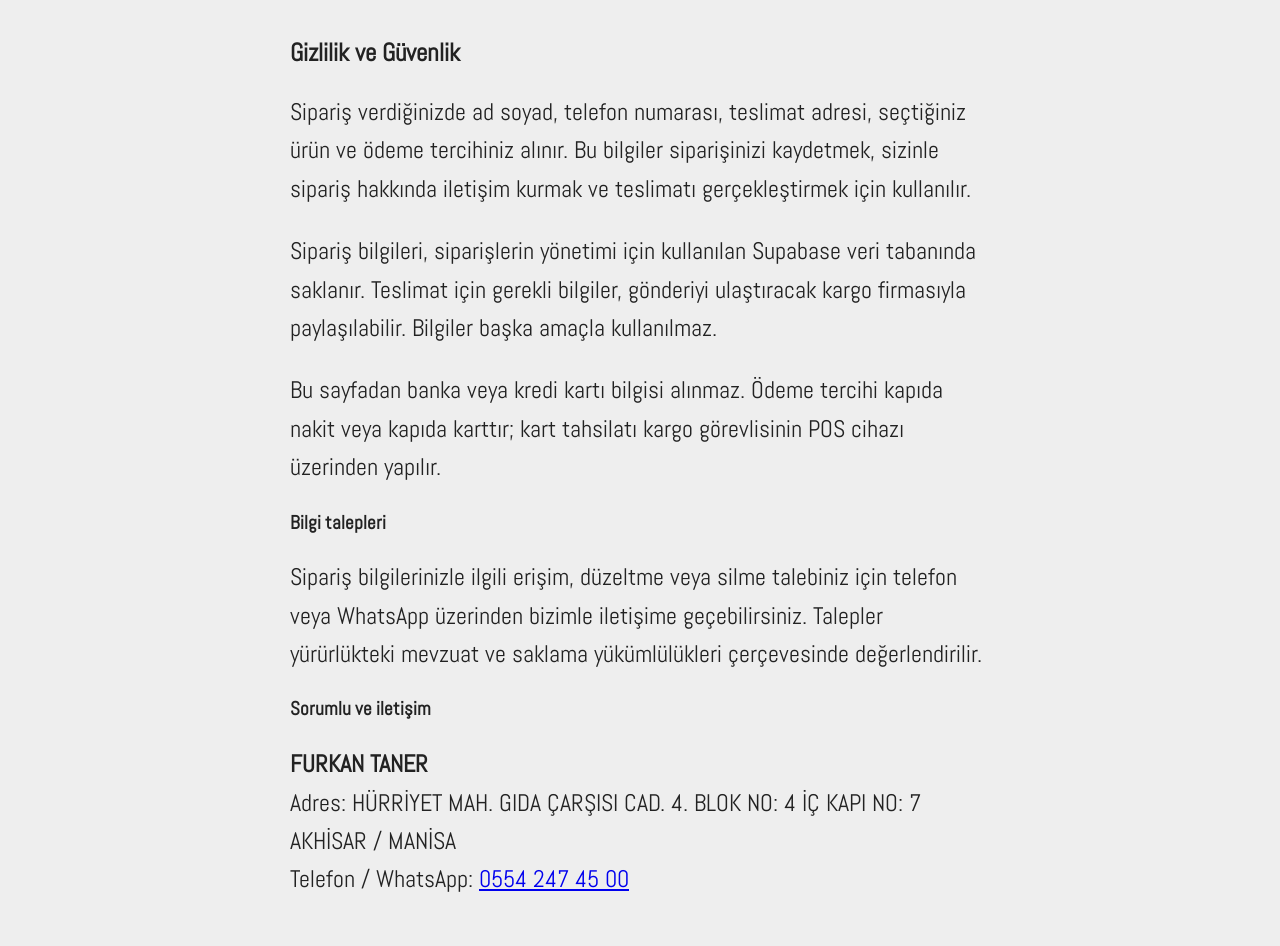
==== privacy-and-security.html @ 958a8e1b "Build olive order site from Incir structure" ====
<!doctype html>
<html lang="tr">
<head>
<meta charset="utf-8">
<meta name="viewport" content="width=device-width,initial-scale=1">
<title>Gizlilik ve Güvenlik</title>
<link href="file/css/style.css" rel="stylesheet">
<style>body{margin:0;background:#fff;color:#222;font:16px/1.6 Arial,sans-serif}.privacy{max-width:700px;margin:0 auto;padding:22px 18px}h1,h2{line-height:1.25}h1{font-size:25px}h2{font-size:19px;margin-top:24px}</style>
</head>
<body><main class="privacy">
<h1>Gizlilik ve Güvenlik</h1>
<p>Sipariş verdiğinizde ad soyad, telefon numarası, teslimat adresi, seçtiğiniz ürün ve ödeme tercihiniz alınır. Bu bilgiler siparişinizi kaydetmek, sizinle sipariş hakkında iletişim kurmak ve teslimatı gerçekleştirmek için kullanılır.</p>
<p>Sipariş bilgileri, siparişlerin yönetimi için kullanılan Supabase veri tabanında saklanır. Teslimat için gerekli bilgiler, gönderiyi ulaştıracak kargo firmasıyla paylaşılabilir. Bilgiler başka amaçla kullanılmaz.</p>
<p>Bu sayfadan banka veya kredi kartı bilgisi alınmaz. Ödeme tercihi kapıda nakit veya kapıda karttır; kart tahsilatı kargo görevlisinin POS cihazı üzerinden yapılır.</p>
<h2>Bilgi talepleri</h2>
<p>Sipariş bilgilerinizle ilgili erişim, düzeltme veya silme talebiniz için telefon veya WhatsApp üzerinden bizimle iletişime geçebilirsiniz. Talepler yürürlükteki mevzuat ve saklama yükümlülükleri çerçevesinde değerlendirilir.</p>
<h2>Sorumlu ve iletişim</h2>
<p><strong>FURKAN TANER</strong><br>Adres: HÜRRİYET MAH. GIDA ÇARŞISI CAD. 4. BLOK NO: 4 İÇ KAPI NO: 7 AKHİSAR / MANİSA<br>Telefon / WhatsApp: <a href="tel:+905542474500">0554 247 45 00</a></p>
</main></body></html>
---- file/css/style.css ----
@-webkit-viewport {width: device-width;}
@-moz-viewport {width: device-width;}
@-ms-viewport {width: device-width;}
@-o-viewport {width: device-width;}
@viewport {width: device-width;}


@font-face {font-family: 'Abel';src: url('../fonts/Abel.otf');}
@font-face {font-family: 'Roboto';src: url('../fonts/Roboto-Regular.ttf');}
@font-face {font-family: 'Dosis';src: url('../fonts/Dosis-Bold.ttf');}
@font-face {font-family: 'Dosis-Regular';src: url('../fonts/Dosis-Regular.ttf');}
@font-face {font-family: 'GilroyB';src: url('../fonts/Gilroy-Heavy.ttf');}
@font-face {font-family: 'GilroyL';src: url('../fonts/Gilroy-Light.ttf');}
@font-face {font-family: 'GilroyM';src: url('../fonts/Gilroy-Medium.ttf');}

body {color: #000; font-family: 'Abel', serif !important ;margin: auto !important;overflow-x: hidden !important;background:#eee !important; font-size:24px !important}


.clr {clear:both;}
.center {text-align:center;}
.und {text-decoration:underline;}

.kmz {color:#f30202 !important;}
.kmz1 {color:#f30202; text-decoration:none !important;}
.kkmz {color:#931c1c !important;}
.mvi {color:#195299 !important;}
.syh {color:#282828 !important;}
.ssyh {color:#000 !important;}
.sri {color:#fff000 !important;}
.gri {color:#e8e8e8 !important;}



.spc-t10 {margin-top: 10px;}
.spc-t20 {margin-top: 20px;}
.spc-t30 {margin-top: 30px;}
.spc-t40 {margin-top: 40px;}
.spc-t50 {margin-top: 50px;}

.spc-b20 {margin-bottom: 20px;}
.spc-b30 {margin-bottom: 30px;}
.spc-b40 {margin-bottom: 40px;}
.spc-b50 {margin-bottom: 50px;}

.pad5 {padding:0 5px;}

.content {width:100%; background:#FFF; }
.content-sol {background-color: #fff;float: left; width: 100%; padding:16px 0;}	

.header {background:#FFF; width:100%; text-align:center;}

.baslik {font-family:'GilroyB', serif; font-size:36px; color:#F00; text-align:center}
.baslik a{color:#F00;}
.baslik a:hover{color:#C09;}

.baslikm {font-family:'GilroyB', serif; font-size:40px; color:#F00; text-align:center}
.baslikm a{color:#F00;}
.baslikm a:hover{color:#C09;}


.baslik_1 {font-family:'GilroyM', serif; font-size:46px; color:#000; text-align: center}
.baslik_a {background: #f00;color: #fff;padding:5px; font-family:'Roboto', serif; font-size:36px; text-align:center}

.baslik2 {font-family:'GilroyB', serif; font-size:50px; color:#000;}
.baslik2 a{color:#000;}
.baslik2 a:hover{color:#F00;}

.baslik_3 {font-family:'GilroyB', serif; font-size:28px; color:#000;}
.icerik {font-family:'Roboto', serif; font-size:4.5vw;}

.siparis {border:#F00 solid 6px;}
.siparis_baslik {background: #f00;color: #fff;padding:5px; font-family:'Dosis', serif; font-size:38px; }

.mbl {display: none}
.imgE1 {width: 300px}

.yrmTitleArea {width:100%; margin:10px auto -10px auto; padding:10px 0 15px 0}
.yrmArea {width:90%; margin:10px auto; padding:20px}
.yrmShdw {
-webkit-box-shadow: 0px 0px 17px -1px rgba(0,0,0,0.22);
-moz-box-shadow: 0px 0px 17px -1px rgba(0,0,0,0.22);
box-shadow: 0px 0px 17px -1px rgba(0,0,0,0.22)}
.yrmRow {font-family:'Abel'; font-size:18px; margin:10px 0 20px 0; }
.yrmRes {font-size:48px; float:left; width:6%; margin-right:20px;}
.yrmRes1 {float:left; width:8%; margin-right:10px;}
.yrm {float:left; width:90%;}
.yrmTitle {font-size:26px;}
.yrmhr {border-bottom:1px dashed #666}
.yrmRess {width:100%; max-width:400px; padding-top:15px;}

.fsz7 {font-size: 42px !important}
.fsz9 {font-size: 42px !important}
.fsz10 {font-size: 46px !important}

.fiexmenu {
    position: fixed;
    top: 0;
    width: 100%;
    z-index: 99;
	max-width: 700px;
}

.tiklaAra {	display: none;}

.yrmFormA {float:left; width:97%;}
.yrmFinput {    background: #fff;
    position: relative;
    vertical-align: top;
    border: 1px solid #cfcfcf;
    display: -moz-inline-stack;
    display: inline-block;
    color: #626262;
    outline: 0;
    height: 42px;
    width: 100%;
	margin: 0;
    font-size: 20px;
    font-family: "Abel",Arial,Helvetica,sans-serif;
    font-weight: 300;
	padding: 6px 10px;
}

.yrmtexta {
    resize: none;
    line-height: 19px;
    overflow: auto;
    height: 96px;
	
}

.yrmBt {
    margin-bottom: 5px;
    width: 100%;
    font-size: 26px;
    font-weight: 600;
	font-family: "Abel",Arial,Helvetica,sans-serif;
	color: #fff;
	background-color: #f00;
	border: 0;
    height: 50px;
    line-height: 1;
    cursor: pointer;
    vertical-align: top;
    display: inline-block;
    -webkit-user-drag: none;
	box-sizing: content-box!important;
}


.alert {
  padding: 1.0344827586206897em;
  margin-bottom:0;
  border: 1px solid transparent;
  border-radius: 3px;
}
.alert h4 {
  margin-top: 0;
  color: inherit;
}
.alert .alert-link {
  font-weight: bold;
}
.alert > p,
.alert > ul {
  margin-bottom: 0;
}
.alert > p + p {
  margin-top: 0.3448275862068966em;
}
.alert-style-square {
  -webkit-border-radius: 0;
  border-radius: 0;
}
.alert-style-square-outlined {
  -webkit-border-radius: 0;
  border-radius: 0;
  background: none !important;
  border-width: 2px;
}
.alert-style-round {
  -webkit-border-radius: 50px;
  border-radius: 50px;
}
.alert-style-outlined {
  background: none !important;
  border-width: 2px;
}
.alert-style-3d {
  border-width: 1px 1px 5px 1px;
}

.alert-danger {
  background-color: #f00;
  border-color: rgba(209, 141, 142, 0.3);
  color: #fff;
}
.alert-danger hr {
  border-top-color: rgba(202, 123, 124, 0.3);
}
.alert-danger .alert-link {
  color: #999999;
}


.modal-body { position: relative; padding: 0 !important; height: 100%;float: left;width: 100%;}
         .modal-content {height: 60%;float: left;width: 100%;border-radius: 0 !important;max-height: 60%;min-height: 60%;}
         .modal.in .modal-dialog {height: 100%;margin:12px auto;}
         .btn-default { color: #fff; background-color: #fa9d00; border-color: rgb(255, 122, 2); margin-top: -10px; font-weight: bold; width: 25%; }
         .asd {width: 90% !important;}
         .smart-forms .option > input {display: none;}
         .modal-body iframe {float: left;width: 100%;}
         .modal-footer {float: left;width: 100%;padding: 3%!important;border: none !important;background: #fff}
         .hilu {float: right;margin: 8px !important;padding: 1% 5% !important;font-size: 18px !important;width: auto !important;font-family: 'proxima_cn_bold';}

.sozlesmeyazi {
float:left!important;
width:90%!important;
margin:0!important;
font-size: 19px!important;
text-align: left;
}
.smart-forms .checkbox,.smart-forms .radio{top:14px!important}

.dwsk {display: block}
.mbil {display: none}

.frmDivE {float: right; padding-left: 0; margin-top: 26px; width: 95%;}
.smart-forms .option {
    margin-right: 0 !important;
}

@media only screen and (min-width: 0px) and (max-width: 700px) {
body {font-size:5.2vw !important}	
.baslik {font-size:8.5vw; text-align:center}
.baslikm {font-size:7.5vw; text-align:center}
.baslik_1 {font-size:7vw; text-align: left}
.baslik_a {font-size:7vw;text-align:left}
.baslik2 {font-size:7.5vw; }
.baslik_3 {font-size:6.5vw; }
.icerik {font-size:4.5vw;}
.siparis_baslik {font-size:7.5vw;}
.mbl {display: block}
.imgE1 {width: 175px}
	
	
.yrmTitleArea {width:100%; margin:10px auto -20px auto; padding:10px 0 10px 0}
.yrmArea {width:90%; margin:10px auto; padding:20px 0 ;}
.yrmShdw {
-webkit-box-shadow: 0px 0px 0px -1px rgba(0,0,0,0.22);
-moz-box-shadow: 0px 0px 0px -1px rgba(0,0,0,0.22);
box-shadow: 0px 0px 0px -1px rgba(0,0,0,0.22)}
.yrmRow {font-family:'Abel'; font-size:4.6vw; margin:10px 0 20px 0; }
.yrmRes {font-size:36px; float:left; width:9%; margin-right:20px;}
.yrmRes1 {float:left; width:14%; margin-right:10px;}
.yrm {float:left; width:80%;}
.yrmTitle {font-size:26px;}
.yrmhr {border-bottom:1px dashed #666}
.yrmRess {width:100%; padding-top:15px;}
	
.fsz {font-size: 9vw !important}
.fsz7 {font-size: 6.5vw !important}
.fsz9 {font-size: 9vw !important}
.fsz10 {font-size: 10.5vw !important}

.tiklaAra {
	position: fixed;
    bottom: 0;
    right: -10px;
    z-index: 80;
    display: block; }	
	
	
	
.modal-body { position: relative; padding: 0 !important; height: 100%;float: left;width: 100%;}
         .modal-content {height: 60%;float: left;width: 100%;border-radius: 0 !important;max-height: 60%;min-height: 60%;}
         .modal.in .modal-dialog {height: 100%;margin: 6% 2% 0 2%;}
         .btn-default { color: #fff; background-color: #fa9d00; border-color: rgb(255, 122, 2); margin-top: -10px; font-weight: bold; width: 25%; }
         .asd {width: 90% !important;}
         .smart-forms .option > input {display: none;}
         .modal-body iframe {float: left;width: 100%;}
         .modal-footer {float: left;width: 100%;padding: 3%!important;border: none !important;background: #fff}
         .hilu {float: right;margin: 0 !important;padding: 2% 5% !important;font-size: 4vw !important;width: auto !important;font-family: 'proxima_cn_bold';}

	.sozlesme b a {
font-family:'proxima_cn_bold';
color:#000
}
.smart-forms .checkbox,.smart-forms .radio{top:14px!important}

.desk {display: none}
.mbil {display: block}

.frmDivE {float: right; padding-left: 0; margin-top: 20px; width: 90%;}
}
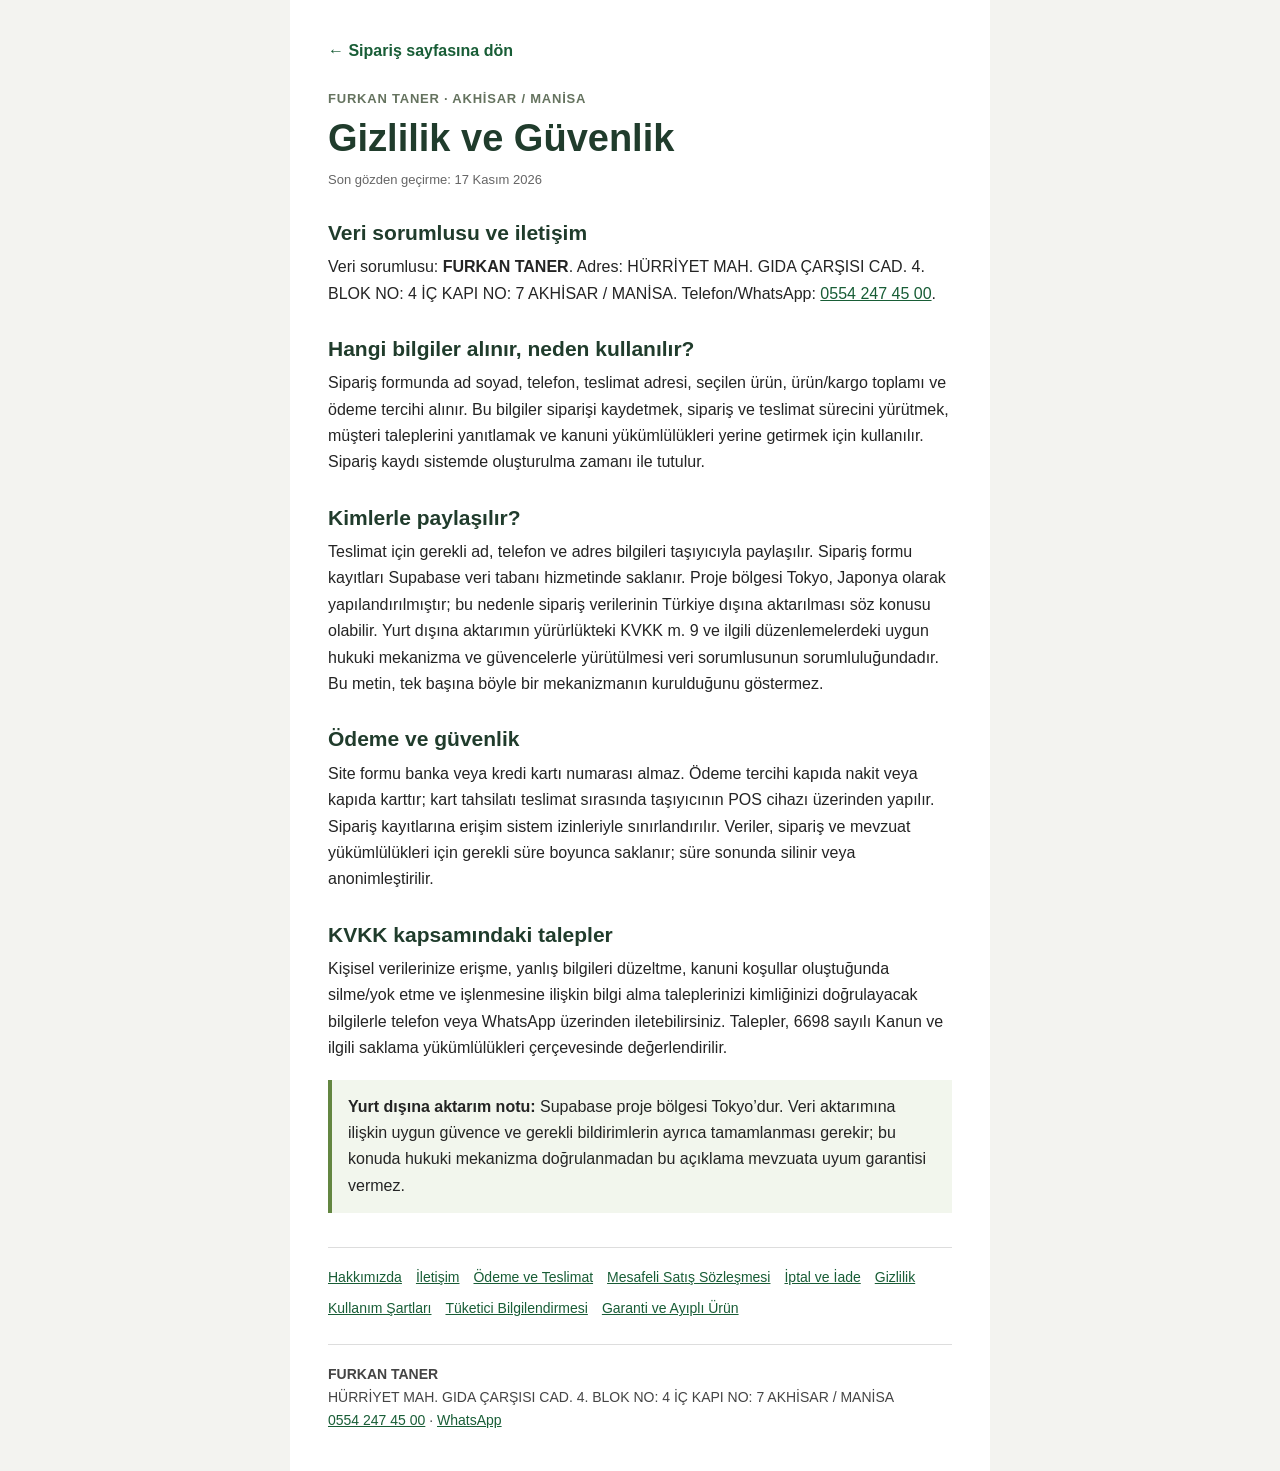
==== commit 08ca3304: "Refresh legal pages and align site disclosures" ====
--- a/privacy-and-security.html
+++ b/privacy-and-security.html
@@ -1,19 +1 @@
-<!doctype html>
-<html lang="tr">
-<head>
-<meta charset="utf-8">
-<meta name="viewport" content="width=device-width,initial-scale=1">
-<title>Gizlilik ve Güvenlik</title>
-<link href="file/css/style.css" rel="stylesheet">
-<style>body{margin:0;background:#fff;color:#222;font:16px/1.6 Arial,sans-serif}.privacy{max-width:700px;margin:0 auto;padding:22px 18px}h1,h2{line-height:1.25}h1{font-size:25px}h2{font-size:19px;margin-top:24px}</style>
-</head>
-<body><main class="privacy">
-<h1>Gizlilik ve Güvenlik</h1>
-<p>Sipariş verdiğinizde ad soyad, telefon numarası, teslimat adresi, seçtiğiniz ürün ve ödeme tercihiniz alınır. Bu bilgiler siparişinizi kaydetmek, sizinle sipariş hakkında iletişim kurmak ve teslimatı gerçekleştirmek için kullanılır.</p>
-<p>Sipariş bilgileri, siparişlerin yönetimi için kullanılan Supabase veri tabanında saklanır. Teslimat için gerekli bilgiler, gönderiyi ulaştıracak kargo firmasıyla paylaşılabilir. Bilgiler başka amaçla kullanılmaz.</p>
-<p>Bu sayfadan banka veya kredi kartı bilgisi alınmaz. Ödeme tercihi kapıda nakit veya kapıda karttır; kart tahsilatı kargo görevlisinin POS cihazı üzerinden yapılır.</p>
-<h2>Bilgi talepleri</h2>
-<p>Sipariş bilgilerinizle ilgili erişim, düzeltme veya silme talebiniz için telefon veya WhatsApp üzerinden bizimle iletişime geçebilirsiniz. Talepler yürürlükteki mevzuat ve saklama yükümlülükleri çerçevesinde değerlendirilir.</p>
-<h2>Sorumlu ve iletişim</h2>
-<p><strong>FURKAN TANER</strong><br>Adres: HÜRRİYET MAH. GIDA ÇARŞISI CAD. 4. BLOK NO: 4 İÇ KAPI NO: 7 AKHİSAR / MANİSA<br>Telefon / WhatsApp: <a href="tel:+905542474500">0554 247 45 00</a></p>
-</main></body></html>+<!doctype html><html lang="tr"><head><meta charset="utf-8"><meta name="viewport" content="width=device-width,initial-scale=1"><meta http-equiv="refresh" content="0;url=https://ozkanceylann.github.io/yesilzeytin/sayfalar/gizlilik-guvenlik.html"><link rel="canonical" href="https://ozkanceylann.github.io/yesilzeytin/sayfalar/gizlilik-guvenlik.html"><title>Gizlilik ve Güvenlik</title></head><body><p><a href="https://ozkanceylann.github.io/yesilzeytin/sayfalar/gizlilik-guvenlik.html">Gizlilik ve Güvenlik sayfasına geçin.</a></p></body></html>
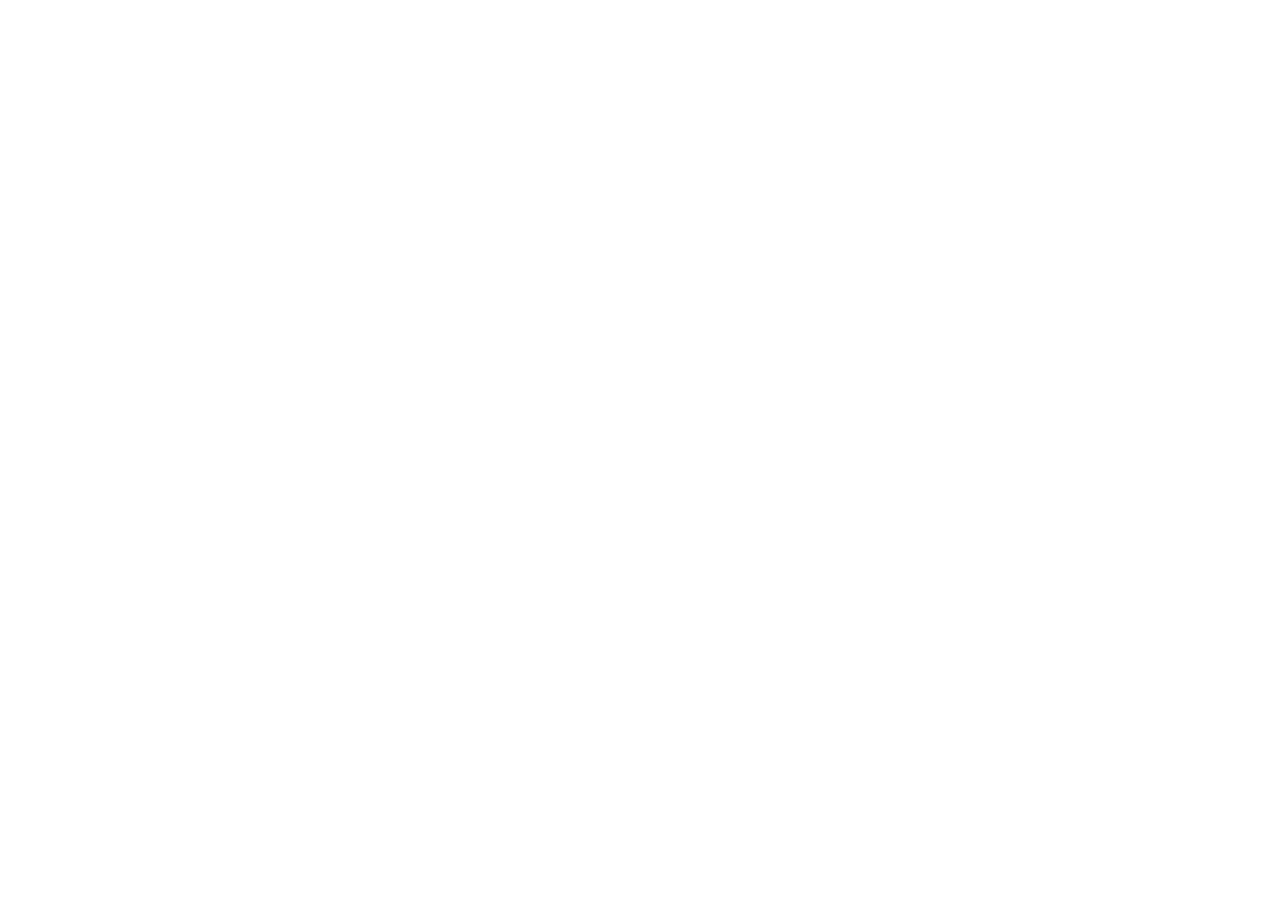
==== commit de7b5be5: "Replace green olive branding and correct privacy region" ====
--- a/privacy-and-security.html
+++ b/privacy-and-security.html
@@ -1 +1 @@
-<!doctype html><html lang="tr"><head><meta charset="utf-8"><meta name="viewport" content="width=device-width,initial-scale=1"><meta http-equiv="refresh" content="0;url=https://ozkanceylann.github.io/yesilzeytin/sayfalar/gizlilik-guvenlik.html"><link rel="canonical" href="https://ozkanceylann.github.io/yesilzeytin/sayfalar/gizlilik-guvenlik.html"><title>Gizlilik ve Güvenlik</title></head><body><p><a href="https://ozkanceylann.github.io/yesilzeytin/sayfalar/gizlilik-guvenlik.html">Gizlilik ve Güvenlik sayfasına geçin.</a></p></body></html>+<!doctype html><html lang="tr"><head><meta charset="utf-8"><meta name="viewport" content="width=device-width,initial-scale=1"><meta http-equiv="refresh" content="0;url=https://zeytin.fun/sayfalar/gizlilik-guvenlik.html"><link rel="canonical" href="https://zeytin.fun/sayfalar/gizlilik-guvenlik.html"><title>Gizlilik ve Güvenlik</title></head><body><p><a href="https://zeytin.fun/sayfalar/gizlilik-guvenlik.html">Gizlilik ve Güvenlik sayfasına geçin.</a></p></body></html>
